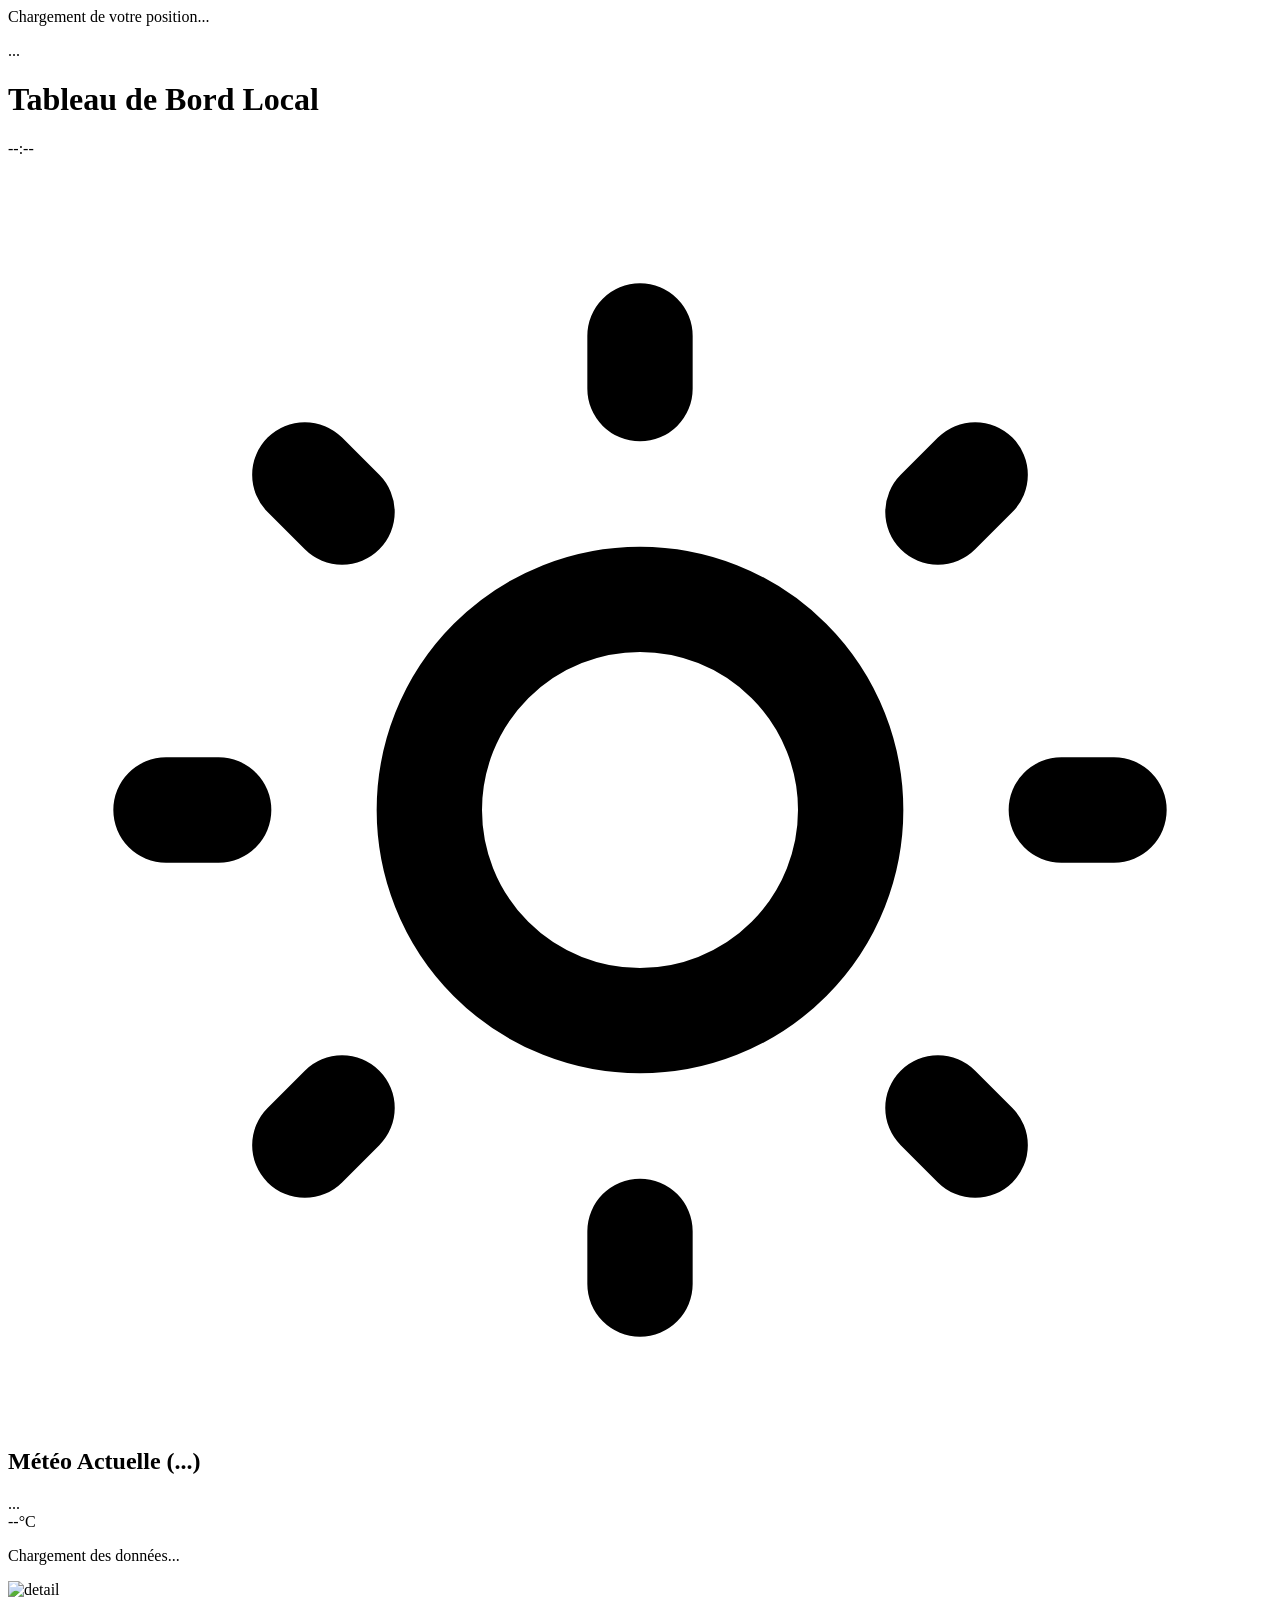
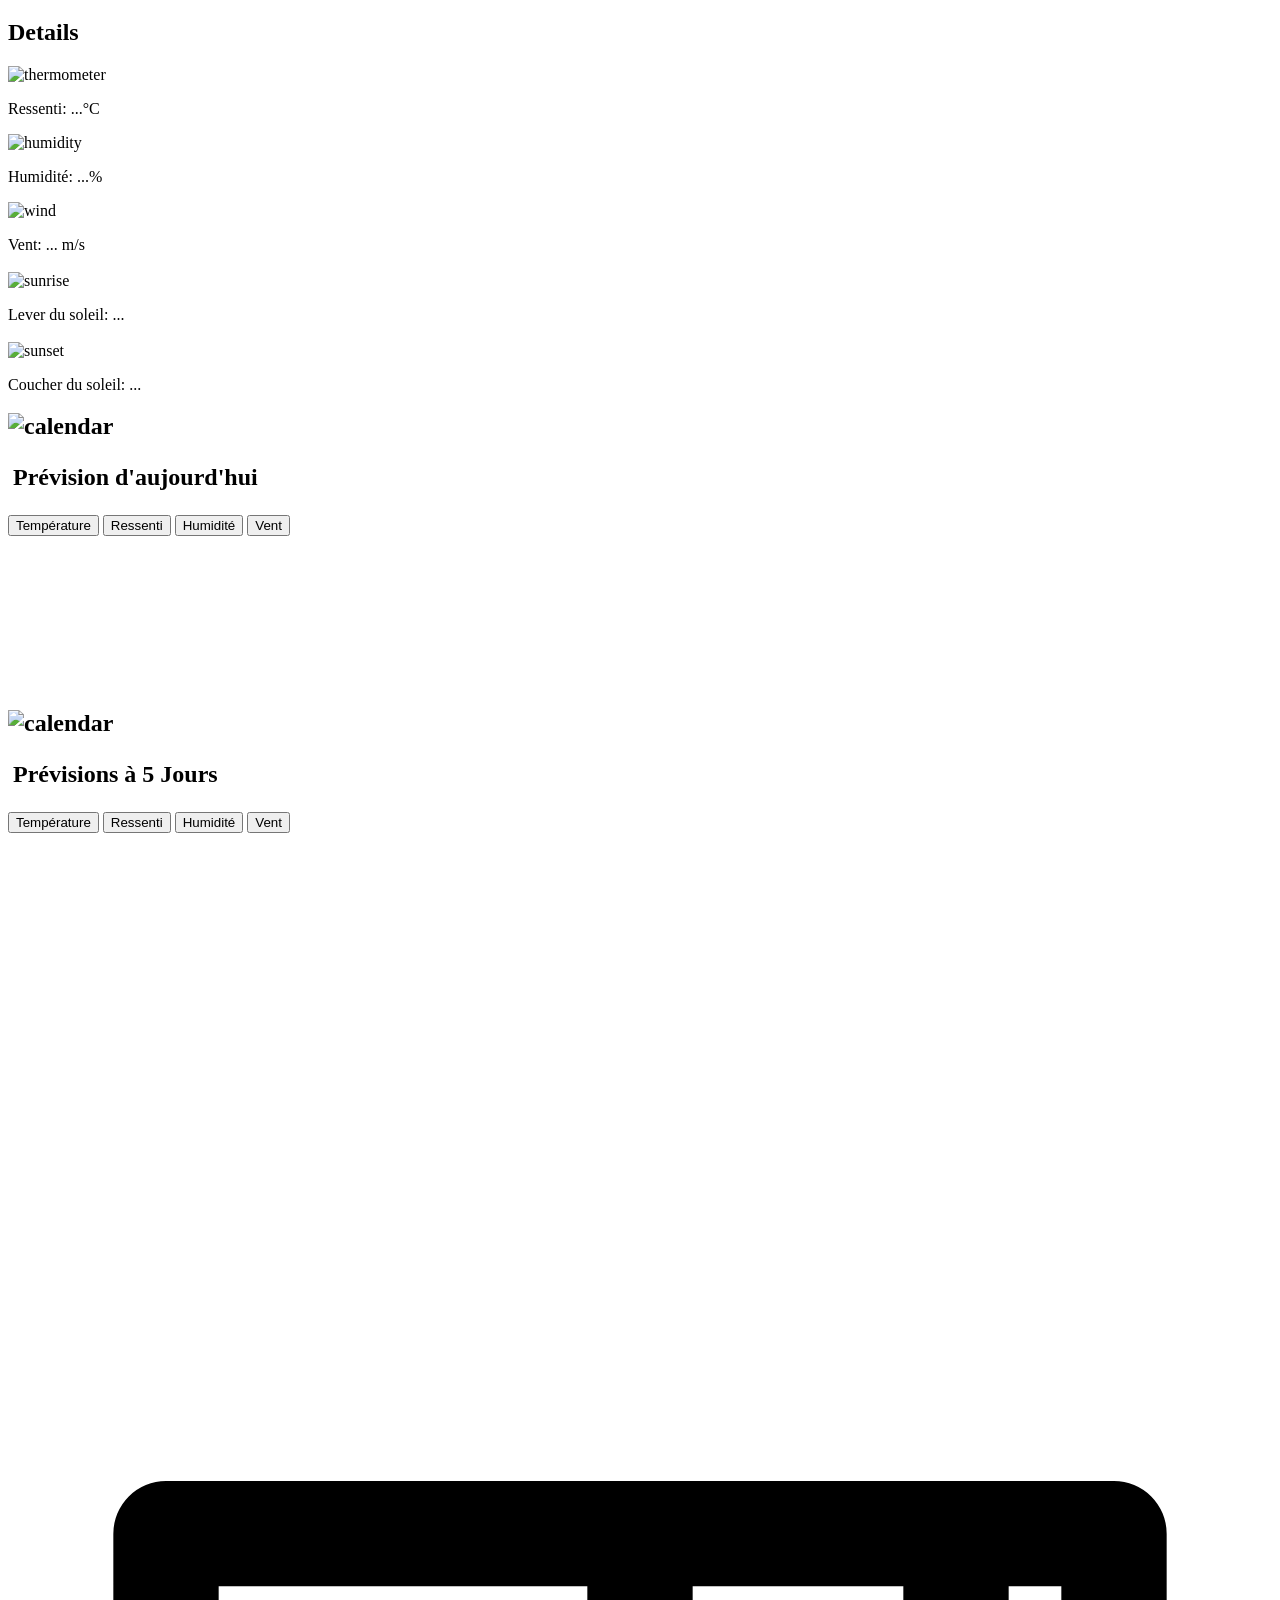
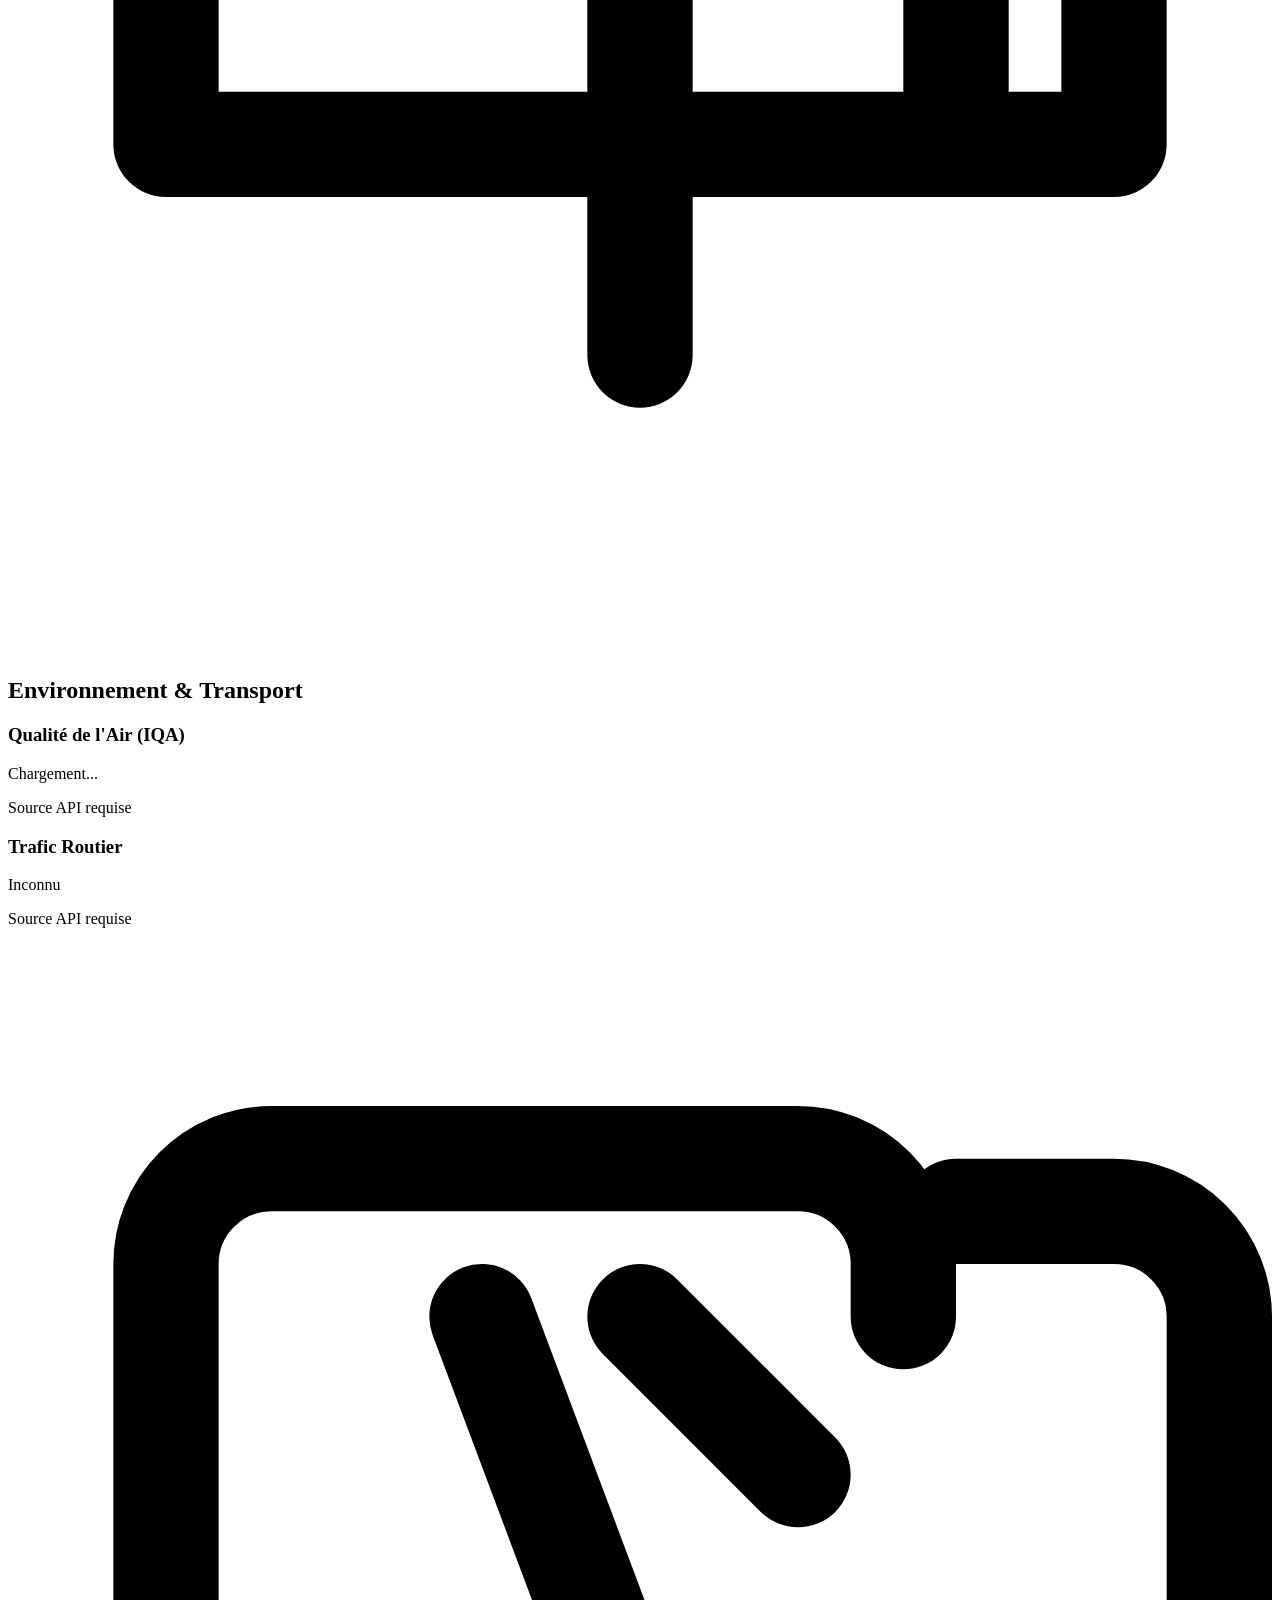
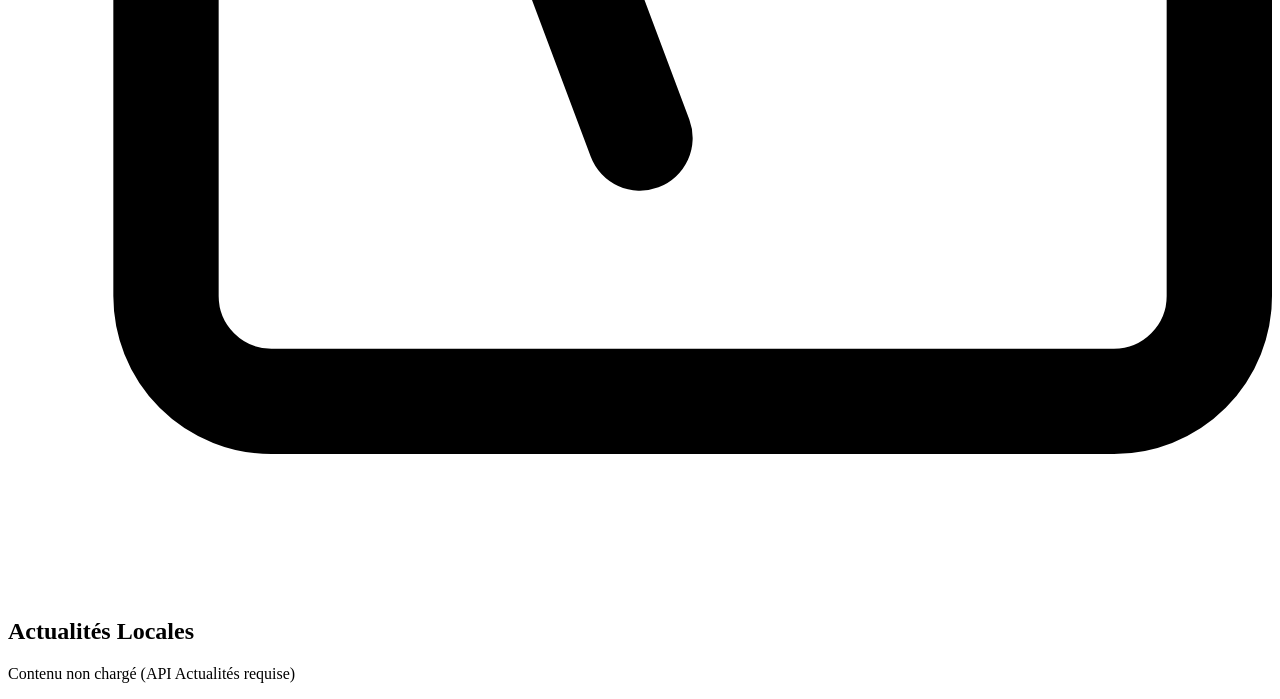
==== html/index.html @ bcc9e69a "organisation des fichiers" ====
<!DOCTYPE html>
<html lang="fr">
<head>
    <meta charset="UTF-8">
    <meta name="viewport" content="width=device-width, initial-scale=1.0">
    <title>Info Locale</title>
    <link rel="stylesheet" href="style.css">
    <script src="assets/js/chart.umd.js"></script>
</head>
<body>

    <div id="app-container" class="app-container">
        <!-- Message de chargement/erreur au-dessus du tableau de bord -->
        <div id="status-message" class="status-message loading">Chargement de votre position...</div>
        
        <!-- En-tête et Horloge -->
        <div class="header-section">
            <div class="date-container">
                <p id="local-date" class="date">...</p>
            </div>
            <div class="title-container">
                <h1 class="title">Tableau de Bord Local</h1>
            </div>
            <div class="time-container">
                <p id="local-time" class="time">--:--</p>
            </div>
        </div>

        <!-- Grille Principale : Météo, Air, etc. -->
        <div class="main-grid">
            <div class="first-grid">
                <!-- 1. Carte Météo Principale -->
                <div id="weather-card" class="card weather-card-main">
                    <div class="meteo-title">
                        <h2 class="card-title card-title-blue">
                            <!-- Icône SVG Météo -->
                            <svg xmlns="http://www.w3.org/2000/svg" class="card-icon" fill="none" viewBox="0 0 24 24" stroke="currentColor">
                                <path stroke-linecap="round" stroke-linejoin="round" stroke-width="2" d="M12 3v1m0 16v1m9-9h-1M4 12H3m15.364 6.364l-.707-.707M6.343 6.343l-.707-.707m12.728 0l-.707.707M6.343 17.657l-.707.707M16 12a4 4 0 11-8 0 4 4 0 018 0z" />
                            </svg>
                            Météo Actuelle (<span id="city-name">...</span>)
                        </h2>
                    </div>
                    
                    <div class="weather-content-wrapper">
                        
                        <div class="weather-temp-area">
                            <!-- Température et icône -->
                            <div class="weather-temp-display">
                                <span id="weather-icon" class="weather-icon">...</span>
                                <div class="weather-temp">
                                    <span id="current-temp">--</span>°C
                                </div>
                            </div>
                            <p id="weather-description" class="weather-description">Chargement des données...</p>
                        </div>

                        <!-- Détails secondaires -->
                        <div class=" card weather-details-secondary">
                            <div class="title-detail">
                                <img src="assets/details.svg" alt="detail">
                                <h2>Details</h2>
                            </div>
                            <div class="detail-weather-container">
                                <div class="detail-weather">
                                    <img src="assets/thermometer.svg" alt="thermometer">
                                    <p>Ressenti: <span id="feels-like" class="detail-value">...°C</span></p>
                                </div>
                                <div class="detail-weather">
                                    <img src="assets/humidity.svg" alt="humidity">
                                    <p>Humidité: <span id="humidity" class="detail-value">...%</span></p>
                                </div>
                                <div class="detail-weather">
                                    <img src="assets/wind.svg" alt="wind">
                                    <p>Vent: <span id="wind-speed" class="detail-value">... m/s</span></p>
                                </div>
                                <div class="detail-weather">
                                    <img src="assets/sunrise.png" alt="sunrise" width="24px" height="24px" style="margin-top: 2px; margin-right: 2px;">
                                    <p>Lever du soleil: <span id="sunrise-time" class="detail-value">...</span></p>
                                </div>
                                <div class="detail-weather">
                                    <img src="assets/sunset.png" alt="sunset" width="24px" height="24px" style="margin-top: 2px; margin-right: 2px;">
                                    <p>Coucher du soleil: <span id="sunset-time" class="detail-value">...</span></p>
                                </div>
                            </div>
                            <!--
                            <p>Longitude: <span id="longitude" class="detail-value">...</span></p>
                            <p>Lattitude: <span id="lattitude" class="detail-value">...</span></p>
                            -->
                        </div>
                    </div>

                    <!-- Prevision de la journee -->
                    <div class="card forecast-day-card">
                        <h2 class="card-title card-title-orange">
                            <!-- Icône SVG Prévisions -->
                            <img src="assets/calendar_color.svg" alt="calendar" />
                            <p style="margin-left: 5px;">Prévision d'aujourd'hui</p>
                        </h2>
                        <!-- Boutons pour basculer entre les graphiques -->
                         <div id="forecast-hourly-container" class="forecast-container"></div>
                        <div class="forecast-buttons" id="hourly-buttons">
                            <button class="forecast-button active" data-type="temperature">Température</button>
                            <button class="forecast-button" data-type="feels_like">Ressenti</button>
                            <button class="forecast-button" data-type="humidity">Humidité</button>
                            <button class="forecast-button" data-type="wind_speed">Vent</button>
                        </div>
                        <canvas id="forecast-day-Chart"></canvas>
                    </div>
                    <!-- 3. Panneau des Prévisions à 5 Jours -->
                    <div class="card forecast-card">
                        <h2 class="card-title card-title-orange">
                            <!-- Icône SVG Prévisions -->
                            <img src="assets/calendar.svg" alt="calendar" />
                            <p style="margin-left: 5px;">Prévisions à 5 Jours</p>
                        </h2>
                        <div id="forecast-container" class="forecast-container">
                            <!-- Les prévisions seront injectées ici par le JS -->
                        </div>
                        <div class="forecast-buttons" id="daily-buttons">
                            <button class="forecast-button active" data-type="temperature">Température</button>
                            <button class="forecast-button" data-type="feels_like">Ressenti</button>
                            <button class="forecast-button" data-type="humidity">Humidité</button>
                            <button class="forecast-button" data-type="wind_speed">Vent</button>
                        </div>
                        <canvas id="forecastChart"></canvas>
                    </div>
                </div>
            </div>

            
            <div class="second-grid">
                <!-- 2. Carte Qualité de l'Air et Transport -->
                <div class="card environment-card">
                    <h2 class="card-title card-title-green">
                        <!-- Icône SVG Environnement -->
                        <svg xmlns="http://www.w3.org/2000/svg" class="card-icon" fill="none" viewBox="0 0 24 24" stroke="currentColor">
                            <path stroke-linecap="round" stroke-linejoin="round" stroke-width="2" d="M3 10h18M3 14h18m-9-4v8m-9-8v4m18-4v4m-3-4v4" />
                        </svg>
                        Environnement & Transport
                    </h2>

                    <!-- Qualité de l'Air (Placeholder) -->
                    <div class="air-quality-section">
                        <h3 class="section-subtitle">Qualité de l'Air (IQA)</h3>
                        <p id="air-quality" class="air-quality-value">Chargement...</p>
                        <p class="section-note">Source API requise</p>
                    </div>

                    <!-- Trafic/Transport (Placeholder) -->
                    <div>
                        <h3 class="section-subtitle">Trafic Routier</h3>
                        <p id="traffic-status" class="traffic-value">Inconnu</p>
                        <p class="section-note">Source API requise</p>
                    </div>
                </div>

                <!-- 4. Carte Actualités Locales -->
                <div class="card news-card">
                    <h2 class="card-title card-title-purple">
                        <!-- Icône SVG Actualités -->
                        <svg xmlns="http://www.w3.org/2000/svg" class="card-icon" fill="none" viewBox="0 0 24 24" stroke="currentColor">
                            <path stroke-linecap="round" stroke-linejoin="round" stroke-width="2" d="M19 20H5a2 2 0 01-2-2V6a2 2 0 012-2h10a2 2 0 012 2v1m2 13h2a2 2 0 002-2V7a2 2 0 00-2-2h-3m-6 10L9 7m3 0l3 3m-3-3l3 3" />
                        </svg>
                        Actualités Locales
                    </h2>
                    <div id="news-container" class="news-container">
                        <p class="section-note">Contenu non chargé (API Actualités requise)</p>
                    </div>
                </div>
            </div>
        </div>
    </div>

    <script src="config.js"></script>
    <script src="geolocation.js"></script>
    <script src="weather.js"></script>
    <script src="forecast.js"></script>
</body>
</html>
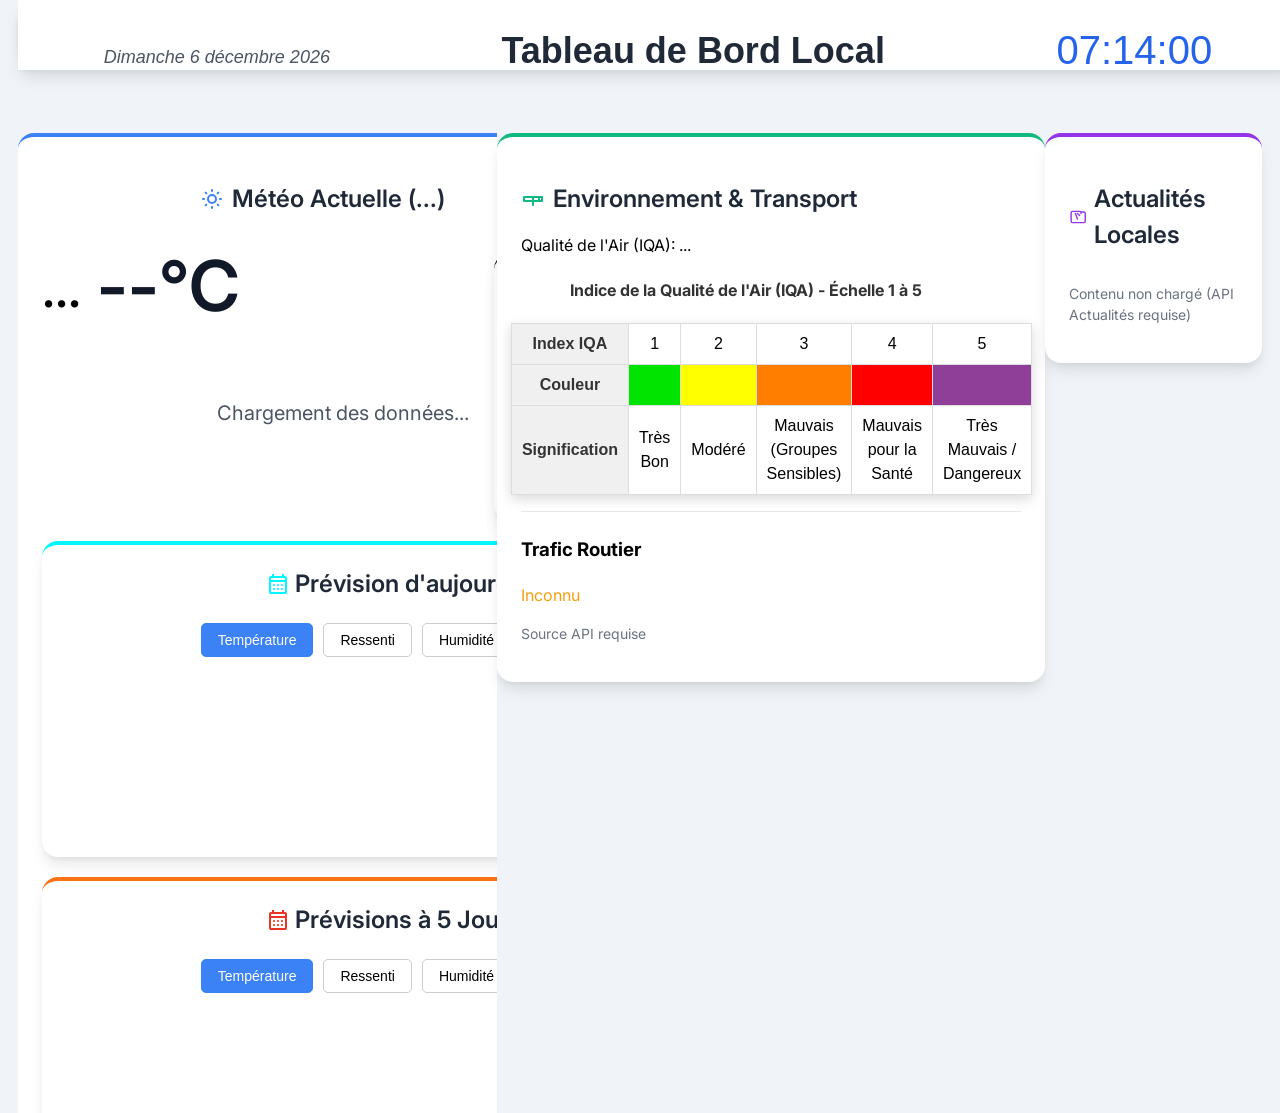
==== commit 9ced3b63: "debut de la card de l'air" ====
--- a/html/index.html
+++ b/html/index.html
@@ -4,8 +4,8 @@
     <meta charset="UTF-8">
     <meta name="viewport" content="width=device-width, initial-scale=1.0">
     <title>Info Locale</title>
-    <link rel="stylesheet" href="style.css">
-    <script src="assets/js/chart.umd.js"></script>
+    <link rel="stylesheet" href="../css/style.css">
+    <script src="../assets/js/chart.umd.js"></script>
 </head>
 <body>
 
@@ -57,29 +57,29 @@
                         <!-- Détails secondaires -->
                         <div class=" card weather-details-secondary">
                             <div class="title-detail">
-                                <img src="assets/details.svg" alt="detail">
+                                <img src="../assets/details.svg" alt="detail">
                                 <h2>Details</h2>
                             </div>
                             <div class="detail-weather-container">
                                 <div class="detail-weather">
-                                    <img src="assets/thermometer.svg" alt="thermometer">
-                                    <p>Ressenti: <span id="feels-like" class="detail-value">...°C</span></p>
-                                </div>
-                                <div class="detail-weather">
-                                    <img src="assets/humidity.svg" alt="humidity">
-                                    <p>Humidité: <span id="humidity" class="detail-value">...%</span></p>
-                                </div>
-                                <div class="detail-weather">
-                                    <img src="assets/wind.svg" alt="wind">
-                                    <p>Vent: <span id="wind-speed" class="detail-value">... m/s</span></p>
-                                </div>
-                                <div class="detail-weather">
-                                    <img src="assets/sunrise.png" alt="sunrise" width="24px" height="24px" style="margin-top: 2px; margin-right: 2px;">
-                                    <p>Lever du soleil: <span id="sunrise-time" class="detail-value">...</span></p>
-                                </div>
-                                <div class="detail-weather">
-                                    <img src="assets/sunset.png" alt="sunset" width="24px" height="24px" style="margin-top: 2px; margin-right: 2px;">
-                                    <p>Coucher du soleil: <span id="sunset-time" class="detail-value">...</span></p>
+                                    <img src="../assets/thermometer.svg" alt="thermometer">
+                                    <p>Ressenti: <strong id="feels-like" class="detail-value">...°C</strong></p>
+                                </div>
+                                <div class="detail-weather">
+                                    <img src="../assets/humidity.svg" alt="humidity">
+                                    <p>Humidité: <strong id="humidity" class="detail-value">...%</strong></p>
+                                </div>
+                                <div class="detail-weather">
+                                    <img src="../assets/wind.svg" alt="wind">
+                                    <p>Vent: <strong id="wind-speed" class="detail-value">... m/s</strong></p>
+                                </div>
+                                <div class="detail-weather">
+                                    <img src="../assets/sunrise.png" alt="sunrise" width="24px" height="24px" style="margin-top: 2px; margin-right: 2px;">
+                                    <p>Lever du soleil: <strong id="sunrise-time" class="detail-value">...</strong></p>
+                                </div>
+                                <div class="detail-weather">
+                                    <img src="../assets/sunset.png" alt="sunset" width="24px" height="24px" style="margin-top: 2px; margin-right: 2px;">
+                                    <p>Coucher du soleil: <strong id="sunset-time" class="detail-value">...</strong></p>
                                 </div>
                             </div>
                             <!--
@@ -93,7 +93,7 @@
                     <div class="card forecast-day-card">
                         <h2 class="card-title card-title-orange">
                             <!-- Icône SVG Prévisions -->
-                            <img src="assets/calendar_color.svg" alt="calendar" />
+                            <img src="../assets/calendar_color.svg" alt="calendar" />
                             <p style="margin-left: 5px;">Prévision d'aujourd'hui</p>
                         </h2>
                         <!-- Boutons pour basculer entre les graphiques -->
@@ -110,7 +110,7 @@
                     <div class="card forecast-card">
                         <h2 class="card-title card-title-orange">
                             <!-- Icône SVG Prévisions -->
-                            <img src="assets/calendar.svg" alt="calendar" />
+                            <img src="../assets/calendar.svg" alt="calendar" />
                             <p style="margin-left: 5px;">Prévisions à 5 Jours</p>
                         </h2>
                         <div id="forecast-container" class="forecast-container">
@@ -141,9 +141,44 @@
 
                     <!-- Qualité de l'Air (Placeholder) -->
                     <div class="air-quality-section">
-                        <h3 class="section-subtitle">Qualité de l'Air (IQA)</h3>
-                        <p id="air-quality" class="air-quality-value">Chargement...</p>
-                        <p class="section-note">Source API requise</p>
+                        <p class="section-subtitle">Qualité de l'Air (IQA): <span id="air-quality" class="air-quality-value">...</span></p>
+                        <div class="container">
+                            <h4 class="titre-iqa">Indice de la Qualité de l'Air (IQA) - Échelle 1 à 5</h4>
+
+                            <table class="tableau-iqa">
+                                <thead>
+                                    <tr>
+                                        <th>Index IQA</th>
+                                        <td class="index-iqa">1</td>
+                                        <td class="index-iqa">2</td>
+                                        <td class="index-iqa">3</td>
+                                        <td class="index-iqa">4</td>
+                                        <td class="index-iqa">5</td>
+
+                                    </tr>
+                                </thead>
+                                <tbody>
+                                    <tr>
+                                        <th>Couleur</th>
+                                        <td class="couleur-iqa iqa-1"></td>
+                                        <td class="couleur-iqa iqa-2"></td>
+                                        <td class="couleur-iqa iqa-3"></td>
+                                        <td class="couleur-iqa iqa-4"></td>
+                                        <td class="couleur-iqa iqa-5"></td>
+
+                                    </tr>
+                                    <tr>
+                                        <th>Signification</th>
+                                        <td>Très Bon</td>
+                                        <td>Modéré</td>
+                                        <td>Mauvais (Groupes Sensibles)</td>
+                                        <td>Mauvais pour la Santé</td>
+                                        <td>Très Mauvais / Dangereux</td>
+
+                                    </tr>
+                                </tbody>
+                            </table>
+                        </div>
                     </div>
 
                     <!-- Trafic/Transport (Placeholder) -->
@@ -153,7 +188,9 @@
                         <p class="section-note">Source API requise</p>
                     </div>
                 </div>
-
+            </div>
+
+            <div class="troisieme-grid">
                 <!-- 4. Carte Actualités Locales -->
                 <div class="card news-card">
                     <h2 class="card-title card-title-purple">
@@ -171,9 +208,10 @@
         </div>
     </div>
 
-    <script src="config.js"></script>
-    <script src="geolocation.js"></script>
-    <script src="weather.js"></script>
-    <script src="forecast.js"></script>
+    <script src="../js/config.js"></script>
+    <script src="../js/geolocation.js"></script>
+    <script src="../js/weather.js"></script>
+    <script src="../js/forecast.js"></script>
+    <script src="../js/air.js"></script>
 </body>
 </html>
--- a/css/style.css
+++ b/css/style.css
@@ -0,0 +1,432 @@
+/* Import de la police Inter (optionnel mais recommandé pour un look moderne) */
+        @import url('https://fonts.googleapis.com/css2?family=Inter:wght@300;400;600;700;800&display=swap');
+
+        /* --- 0. Message de Statut/Erreur --- */
+        .status-message {
+            padding: 12px 20px; /* 0.75rem 1.25rem */
+            border-radius: 12px; /* 0.75rem */
+            font-weight: 600;
+            text-align: center;
+            width: 896px; /* 56rem */
+            display: none;
+            box-shadow: 0 4px 6px -1px rgba(0, 0, 0, 0.1);
+            position: fixed;
+            top: 10px;
+        }
+
+        .loading {
+            background-color: #e0f2fe; /* Bleu clair */
+            color: #0c4a6e;
+            border: 1px solid #7dd3fc;
+        }
+
+        .error {
+            background-color: #fee2e2; /* Rouge clair */
+            color: #991b1b;
+            border: 1px solid #fca5a5;
+        }
+
+        .success {
+            background-color: #d1fae5; /* Vert clair */
+            color: #065f46;
+            border: 1px solid #6ee7b7;
+        }
+
+        /* --- 1. Base et Layout --- */
+        html { 
+            font-family: 'Inter', sans-serif;
+            line-height: 1.5;
+        }
+
+        body { 
+            min-height: 100vh;
+            padding: 5px;
+            background-color: #f0f4f8; /* Arrière-plan léger */
+        }
+
+        .app-container {
+            max-width: 100%; /* 56rem */
+            margin: 5px;
+        }
+
+        /* Grille principale (responsive) */
+        .main-grid {
+            display: flex;
+            justify-content: space-between;
+            height: 450px;
+            margin-top: 100px;
+        }
+
+
+        .first-grid {
+            overflow-y: scroll;
+            height: 1000px;
+        }
+        /* --- 2. En-tête (Horloge et Titre) --- */
+        .header-section {
+            margin-bottom: 50px; /* 2.5rem */  
+            display: flex;
+            justify-content: space-around;
+            height: 70px;
+            position: fixed;
+            width: 100%;
+            z-index: 1000;
+            background-color: white;
+            top: 0px;
+            margin-right: 13px;
+            width: 100%;
+            box-shadow: 0 10px 15px -3px rgba(0, 0, 0, 0.1), 0 4px 6px -2px rgba(0, 0, 0, 0.05);
+        }
+
+        .title {
+            font-size: 36px;
+            font-weight: 800;
+            color: #1f2937;
+            font-family: Impact, Haettenschweiler, 'Arial Narrow Bold', sans-serif;
+        }
+
+        .date {
+            font-size: 18px;
+            color: #4b5563;
+            font-style: italic;
+            font-family: Impact, Haettenschweiler, 'Arial Narrow Bold', sans-serif;
+            margin-top: 44px;
+        }
+
+        .time {
+            font-size: 40px;
+            font-weight: 300;
+            color: #2563eb;
+            font-family: Impact, Haettenschweiler, 'Arial Narrow Bold', sans-serif;
+            margin-top: 20px;
+        }
+
+        /* --- 3. Style des Cartes (Cards) --- */
+        .card {
+            background-color: white;
+            padding: 24px; /* 1.5rem */
+            border-radius: 16px; /* 1rem */
+            box-shadow: 0 10px 15px -3px rgba(0, 0, 0, 0.1), 0 4px 6px -2px rgba(0, 0, 0, 0.05);
+            margin-top: 20px; /* 1.5rem */
+            transition: transform 0.3s ease-in-out;
+        }
+
+        /* Effet de survol subtil */
+        .card:hover {
+            transform: translateY(-2px);
+        }
+
+        /* Codes de couleur pour la bordure supérieure */
+        .weather-card-main { 
+            border-top: 4px solid #3b82f6; /* Bleu */ 
+            width: 700px;
+        }
+        .environment-card { 
+            border-top: 4px solid #10b981;
+            width: 500px;
+        }
+        .forecast-card { 
+            border-top: 4px solid #f97316;
+        }
+        .news-card { border-top: 4px solid #9333ea;}
+
+        .card-title {
+            font-size: 24px;
+            font-weight: 600;
+            color: #1f2937;
+            margin-bottom: 16px;
+            display: flex;
+            align-items: center;
+        }
+
+        .card-icon {
+            height: 24px;
+            width: 24px;
+            margin-right: 8px;
+            stroke-width: 2;
+        }
+        /* Couleur des icônes pour correspondre à la bordure */
+        .card-title-blue .card-icon { color: #3b82f6; }
+        .card-title-green .card-icon { color: #10b981; }
+        .card-title-orange{
+            margin-top: 0px;
+            margin-left: 200px;
+            height: 30px;
+        }
+        .card-title-purple .card-icon { color: #9333ea; }
+
+        .title-detail {
+            display: flex;
+            margin-left: 55px;
+        }
+
+        .meteo-title {
+            margin-left: 158px;
+        }
+        /* --- 4. Section Météo --- */
+        .weather-content-wrapper {
+            display: flex;
+            align-items: flex-start;
+            justify-content: space-between;
+            /*position: sticky;
+            top: 0;*/
+        }
+
+        .weather-temp-area {
+            margin-bottom: 16px; /* 1rem */
+        }
+
+        .weather-temp-display {
+            display: flex;
+            align-items: center;
+            gap: 16px; /* 1rem */
+        }
+
+        .weather-icon {
+            font-size: 60px; /* 4.375rem */
+        }
+
+        .weather-temp {
+            font-size: 70px; /* 5rem */
+            font-weight: 600;
+            color: #111827;
+        }
+
+        .weather-description {
+            font-size: 20px; /* 1.25rem */
+            color: #4b5563;
+            margin-top: 60px; /* 0.5rem */
+            margin-left: 175px; /* 1rem */
+        }
+
+        .weather-details-secondary {
+            width: 200px;
+            font-size: 14px; /* 0.875rem */
+            line-height: 1.6;
+            padding-top: 0px;
+            border-top: #010202 solid 4px;
+        }
+
+        .detail-weather {
+            display: flex;
+        }
+
+        .detail-value {
+            font-weight: 600;
+            font-style: italic;
+            color: #1f2937;
+        }
+
+        .detail-weather p {
+            margin: 6px;
+        }
+
+        /* --- 5. Environnement et Transport --- */
+        .air-quality-section {
+            margin-bottom: 24px;
+            padding-bottom: 16px;
+            border-bottom: 1px solid #e5e7eb;
+        }
+
+        .section-subtitle {
+            color: #000000;
+        }
+
+        /*.air-quality-value { color: #059669; }*/
+        .traffic-value { color: #f59e0b; }
+
+        .section-note {
+            font-size: 14px;
+            color: #6b7280;
+        }
+
+        .forecast-day-card {
+            border-top: rgb(0, 247, 255) 4px solid;
+        }
+
+        /* --- 6. Prévisions à 5 Jours --- */
+        .forecast-container {
+            display: flex;
+            overflow-x: auto;
+            gap: 16px;
+            padding-bottom: 8px;
+        }
+        .forecast-container::-webkit-scrollbar {
+            display: none;
+        }
+
+        .forecast-day {
+            flex-shrink: 0;
+            width: 112px;
+            text-align: center;
+            padding: 16px 8px;
+            background-color: #f3f4f6;
+            border-radius: 12px;
+            box-shadow: inset 0 2px 4px 0 rgba(0, 0, 0, 0.06);
+        }
+
+        .forecast-day-name {
+            font-weight: 600;
+            color: #000000;
+            font-size: 14px;
+        }
+
+        .forecast-buttons {
+            display: flex;
+            justify-content: center;
+            gap: 10px;
+            margin-bottom: 20px;
+        }
+
+        .forecast-button {
+            padding: 8px 16px;
+            font-size: 14px;
+            font-weight: 500;
+            border: 1px solid #ccc;
+            border-radius: 5px;
+            background-color: #fff;
+            cursor: pointer;
+            transition: background-color 0.3s, color 0.3s;
+        }
+
+        .forecast-button.active {
+            background-color: #3b82f6; /* Bleu de ton thème */
+            color: #fff;
+            border-color: #3b82f6;
+        }
+
+        .forecast-button:hover {
+            background-color: #f97316; /* Orange de ton thème */
+            color: #fff;
+            border-color: #f97316;
+        }
+
+        .forecast-hour {
+            width: 112px;
+            text-align: center;
+            padding: 16px 8px;
+            background-color: #f3f4f6;
+            border-radius: 12px;
+            box-shadow: inset 0 2px 4px 0 rgba(0, 0, 0, 0.06);
+        }
+
+        .forecast-time {
+            font-weight: bold;
+            font-size: 16px;
+        }
+        
+        .forecast-icon {
+            font-size: 30px; /* 1.875rem */
+            margin-top: 8px; /* 0.5rem */
+            margin-bottom: 8px; /* 0.5rem */
+            display: block;
+        }
+
+        .forecast-temp {
+            font-size: 13px;
+            color: #6b7280;
+        }
+
+        /* --- 7. Actualités Locales --- */
+        .news-container {
+            display: flex;
+            flex-direction: column;
+            gap: 16px; /* 1rem */
+        }
+
+        .news-item {
+            padding: 12px; /* 0.75rem */
+            background-color: #f9fafb;
+            border-radius: 8px; /* 0.5rem */
+            box-shadow: 0 1px 3px 0 rgba(0, 0, 0, 0.1);
+        }
+
+        .news-title {
+            font-weight: 600;
+            color: #2563eb;
+            margin-bottom: 4px; /* 0.25rem */
+            font-size: 16px; /* 1rem */
+        }
+
+        .news-excerpt {
+            font-size: 14px; /* 0.875rem */
+            color: #374151;
+        }
+
+        #forecastChart {
+            margin-top: 20px;
+            max-width: 100%;
+            height: 150px;
+        }
+
+
+
+        .container {
+            width: 100%;
+            max-width: 450px;
+        }
+        
+        /* Titre */
+        .main-title {
+            font-size: 24px;
+            font-weight: bold;
+            text-align: center;
+            margin-bottom: 32px;
+            color: #374151; /* Gris foncé */
+        }
+
+        
+
+        .tableau-iqa {
+            border-collapse: collapse;
+            width: 60%; 
+            margin-left: -10px; 
+            font-family: 'Segoe UI', Tahoma, Geneva, Verdana, sans-serif;
+            box-shadow: 0 4px 12px rgba(0, 0, 0, 0.15);
+        }
+
+        .titre-iqa {
+            text-align: center;
+            color: #333;
+        }
+
+        .tableau-iqa th, .tableau-iqa td {
+            border: 1px solid #ddd;
+            padding: 8px 10px;
+            text-align: center;
+        }
+
+        .tableau-iqa th {
+            background-color: #f0f0f0;
+            color: #333;
+            font-weight: bold;
+        }
+
+        .iqa-1 {
+            background-color: #00e400;
+            color: #000;
+        }
+
+    
+        .iqa-2 {
+            background-color: #ffff00;
+            color: #000;
+        }
+
+        
+        .iqa-3 {
+            background-color: #ff7e00;
+            color: #fff;
+        }
+
+
+        .iqa-4 {
+            background-color: #ff0000;
+            color: #fff;
+        }
+
+        
+        .iqa-5 {
+            background-color: #8f3f97;
+            color: #fff;
+        }
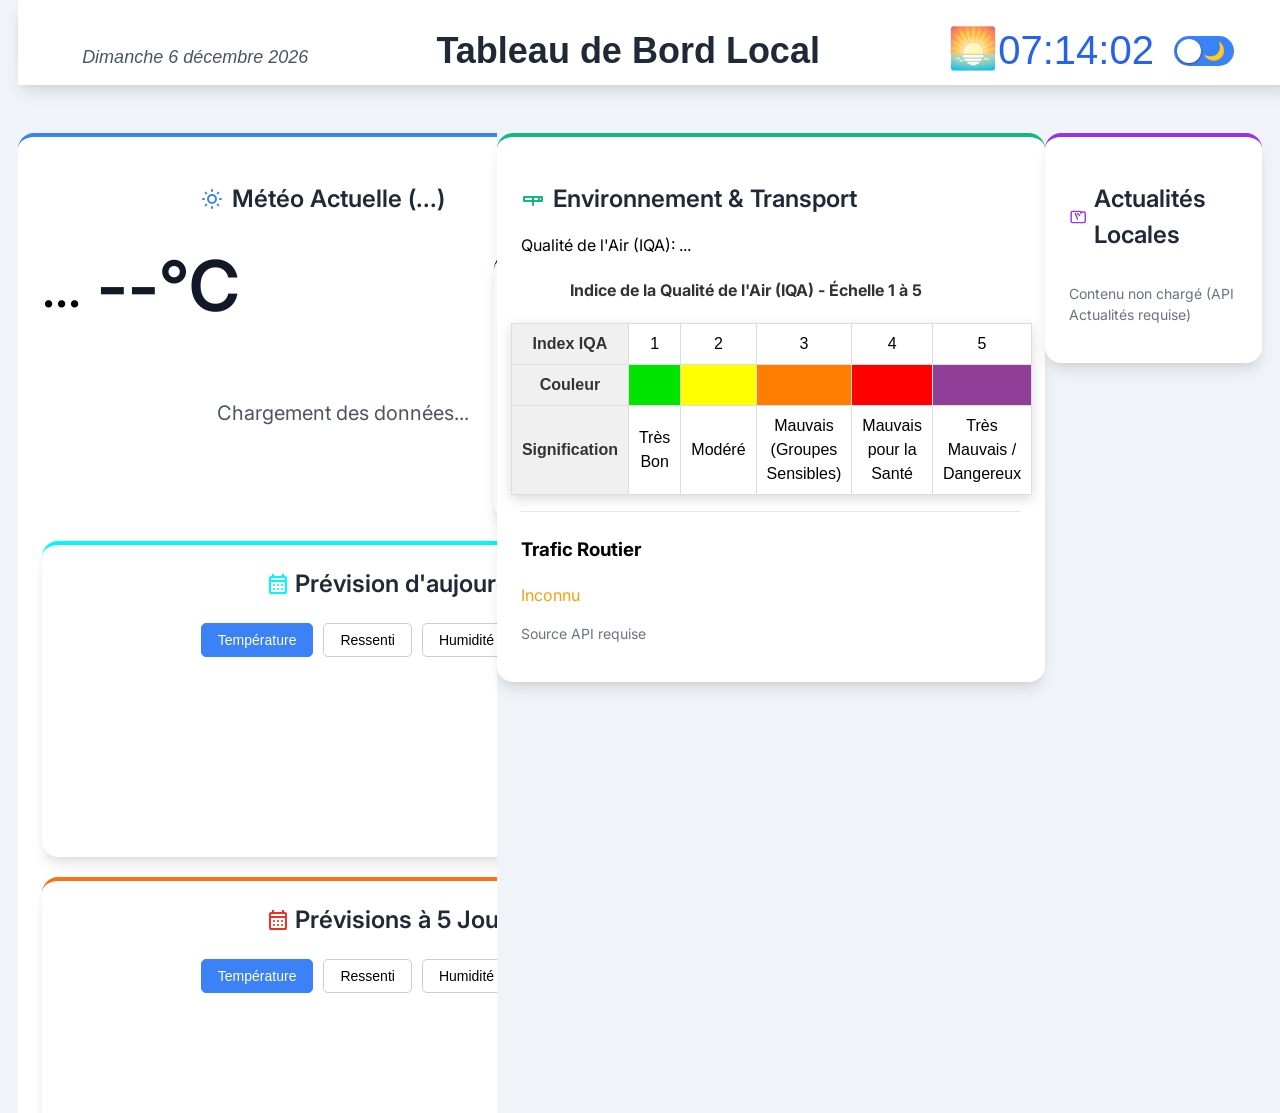
==== commit 41cc0209: "rien" ====
--- a/html/index.html
+++ b/html/index.html
@@ -5,6 +5,7 @@
     <meta name="viewport" content="width=device-width, initial-scale=1.0">
     <title>Info Locale</title>
     <link rel="stylesheet" href="../css/style.css">
+    <link rel="stylesheet" href="../css/style-dark-mode.css">
     <script src="../assets/js/chart.umd.js"></script>
 </head>
 <body>
@@ -22,7 +23,17 @@
                 <h1 class="title">Tableau de Bord Local</h1>
             </div>
             <div class="time-container">
-                <p id="local-time" class="time">--:--</p>
+                <div id="time-of-day-icon" class="time-of-day-icon"></div>
+                <div><p id="local-time" class="time">--:--</p></div>
+
+                <div class="toggle-container">
+                    <input type="checkbox" id="dark-mode-toggle" class="checkbox-toggle" checked>
+                    
+                    <label for="dark-mode-toggle" class="toggle-label">
+                        <span class="sun-icon">🌙</span>
+                        <span class="moon-icon">☀️</span>
+                    </label>
+                </div>
             </div>
         </div>
 
@@ -208,6 +219,7 @@
         </div>
     </div>
 
+    <script src="../js/header.js"></script>
     <script src="../js/config.js"></script>
     <script src="../js/geolocation.js"></script>
     <script src="../js/weather.js"></script>
--- a/css/style.css
+++ b/css/style.css
@@ -72,10 +72,20 @@
             width: 100%;
             z-index: 1000;
             background-color: white;
+            padding-bottom: 15px;
             top: 0px;
             margin-right: 13px;
             width: 100%;
             box-shadow: 0 10px 15px -3px rgba(0, 0, 0, 0.1), 0 4px 6px -2px rgba(0, 0, 0, 0.05);
+        }
+
+        .time-container {
+            display: flex;
+        }
+
+        .time-of-day-icon {
+            font-size: 40px;
+            padding-top: 18px;
         }
 
         .title {
@@ -430,3 +440,86 @@
             background-color: #8f3f97;
             color: #fff;
         }
+
+
+
+
+        /* --- STYLES DE LA BASQULE JOUR/NUIT --- */
+
+        /* 1. Cache la case à cocher native */
+        .checkbox-toggle {
+            opacity: 0; /* Rendre l'élément invisible, mais accessible et fonctionnel */
+            width: 0;
+            height: 0;
+        }
+
+        /* 2. Style du conteneur visuel (le 'rail' ou 'piste' de la bascule) */
+        .toggle-label {
+            display: block;
+            width: 60px; /* Largeur totale du rail */
+            height: 30px; /* Hauteur totale du rail */
+            background-color: #3b82f6; /* Bleu pour le mode clair (Soleil) */
+            border-radius: 15px; /* Rendre les bords arrondis */
+            cursor: pointer;
+            position: relative; /* Nécessaire pour positionner le 'pouce' (le cercle) */
+            transition: background-color 0.3s ease;
+            margin-left: 20px;
+        }
+
+        /* 3. Le 'pouce' ou 'cercle' de la bascule (utilise le pseudo-élément ::after) */
+        .toggle-label::after {
+            content: '';
+            position: absolute;
+            top: 3px;
+            left: 3px;
+            width: 24px; /* Taille du cercle */
+            height: 24px;
+            background-color: white;
+            border-radius: 50%;
+            transition: transform 0.3s ease;
+            box-shadow: 0 1px 3px rgba(0, 0, 0, 0.4);
+        }
+
+        .toggle-container {
+            padding-top: 12px;
+        }
+
+        /* --- LOGIQUE VISUELLE DE BASCULE --- */
+
+        /* Quand la case est cochée (Mode Sombre ACTIF) */
+        .checkbox-toggle:checked + .toggle-label {
+            background-color: #9333ea; /* Violet pour le mode sombre (Lune) */
+        }
+
+        /* Déplace le pouce vers la droite quand la case est cochée */
+        .checkbox-toggle:checked + .toggle-label::after {
+            transform: translateX(30px); /* Déplacement vers la droite (60px de largeur - 24px de cercle - 3px de chaque côté = 30px) */
+        }
+
+        /* --- STYLES DES ICÔNES (Optionnel mais recommandé) --- */
+
+        .sun-icon, .moon-icon {
+            position: absolute;
+            font-size: 18px; /* Taille des emojis */
+            line-height: 30px; /* Aligner verticalement */
+            transition: opacity 0.3s ease;
+            padding: 0 4px; /* Espacement autour des icônes */
+        }
+
+        .sun-icon {
+            right: 5px; /* Position à droite pour le mode clair */
+            opacity: 1;
+        }
+
+        .moon-icon {
+            left: 5px; /* Position à gauche pour le mode sombre */
+            opacity: 0;
+        }
+
+        /* Afficher l'icône de la lune et masquer le soleil quand coché (Mode Sombre) */
+        .checkbox-toggle:checked + .toggle-label .sun-icon {
+            opacity: 0;
+        }
+        .checkbox-toggle:checked + .toggle-label .moon-icon {
+            opacity: 1;
+        }
--- a/css/style-dark-mode.css
+++ b/css/style-dark-mode.css
@@ -0,0 +1,87 @@
+/* --- STYLES DU MODE SOMBRE (.dark-mode) --- */
+
+/* Appliqué au BODY et aux éléments par défaut */
+.dark-mode {
+    background-color: #121212 !important; /* Noir profond */
+    color: #e0e0e0 !important; /* Texte gris clair */
+}
+
+/* Cartes (Cards) */
+.dark-mode .card {
+    background-color: #1f1f1f !important; /* Gris très foncé */
+    box-shadow: 0 4px 12px rgba(255, 255, 255, 0.1) !important; /* Ombre blanche subtile */
+    border: 1px solid #333 !important;
+}
+
+/* En-tête (Header) */
+.dark-mode .header-section {
+    background-color: #1f1f1f !important;
+    box-shadow: 0 10px 15px -3px rgba(0, 0, 0, 0.5), 0 4px 6px -2px rgba(0, 0, 0, 0.3) !important;
+}
+
+.dark-mode .title {
+    color: #f0f0f0 !important;
+}
+
+.dark-mode .date {
+    color: #aaaaaa !important;
+}
+
+.dark-mode .time {
+    color: #6caffa !important; /* Bleu clair pour l'heure */
+}
+
+/* Titres des Cartes */
+.dark-mode .card-title {
+    color: #ffffff !important;
+}
+
+/* Sub-titres et Description Météo */
+.dark-mode .weather-description, 
+.dark-mode .weather-temp-area,
+.dark-mode .detail-weather p,
+.dark-mode .section-note,
+.dark-mode .titre-iqa {
+    color: #ffffff !important;
+}
+
+/* Détails Météo Secondaires */
+.dark-mode .weather-details-secondary {
+    background-color: #2b2b2b !important;
+    border-top: #666 solid 4px !important;
+}
+
+/* Détails dans la carte météo */
+.dark-mode .detail-value {
+    color: #ffffff !important;
+}
+
+
+/* Fond de la prévision horaire/journalière */
+.dark-mode .forecast-day,
+.dark-mode .forecast-hour {
+    background-color: #2b2b2b !important;
+    box-shadow: inset 0 2px 4px 0 rgba(255, 255, 255, 0.1) !important;
+}
+
+/* Boutons de Prévisions */
+.dark-mode .forecast-button {
+    background-color: #2b2b2b !important;
+    color: #e0e0e0 !important;
+    border: 1px solid #444 !important;
+}
+.dark-mode .forecast-button.active {
+    background-color: #5555ff !important; /* Un bleu plus vif pour le contraste */
+    color: #fff !important;
+    border-color: #5555ff !important;
+}
+
+/* Tableau IQA (fond des cellules) */
+.dark-mode .tableau-iqa th {
+    background-color: #2b2b2b !important;
+    color: #e0e0e0 !important;
+    border: 1px solid #444 !important;
+}
+.dark-mode .tableau-iqa td {
+    border: 1px solid #444 !important;
+}
